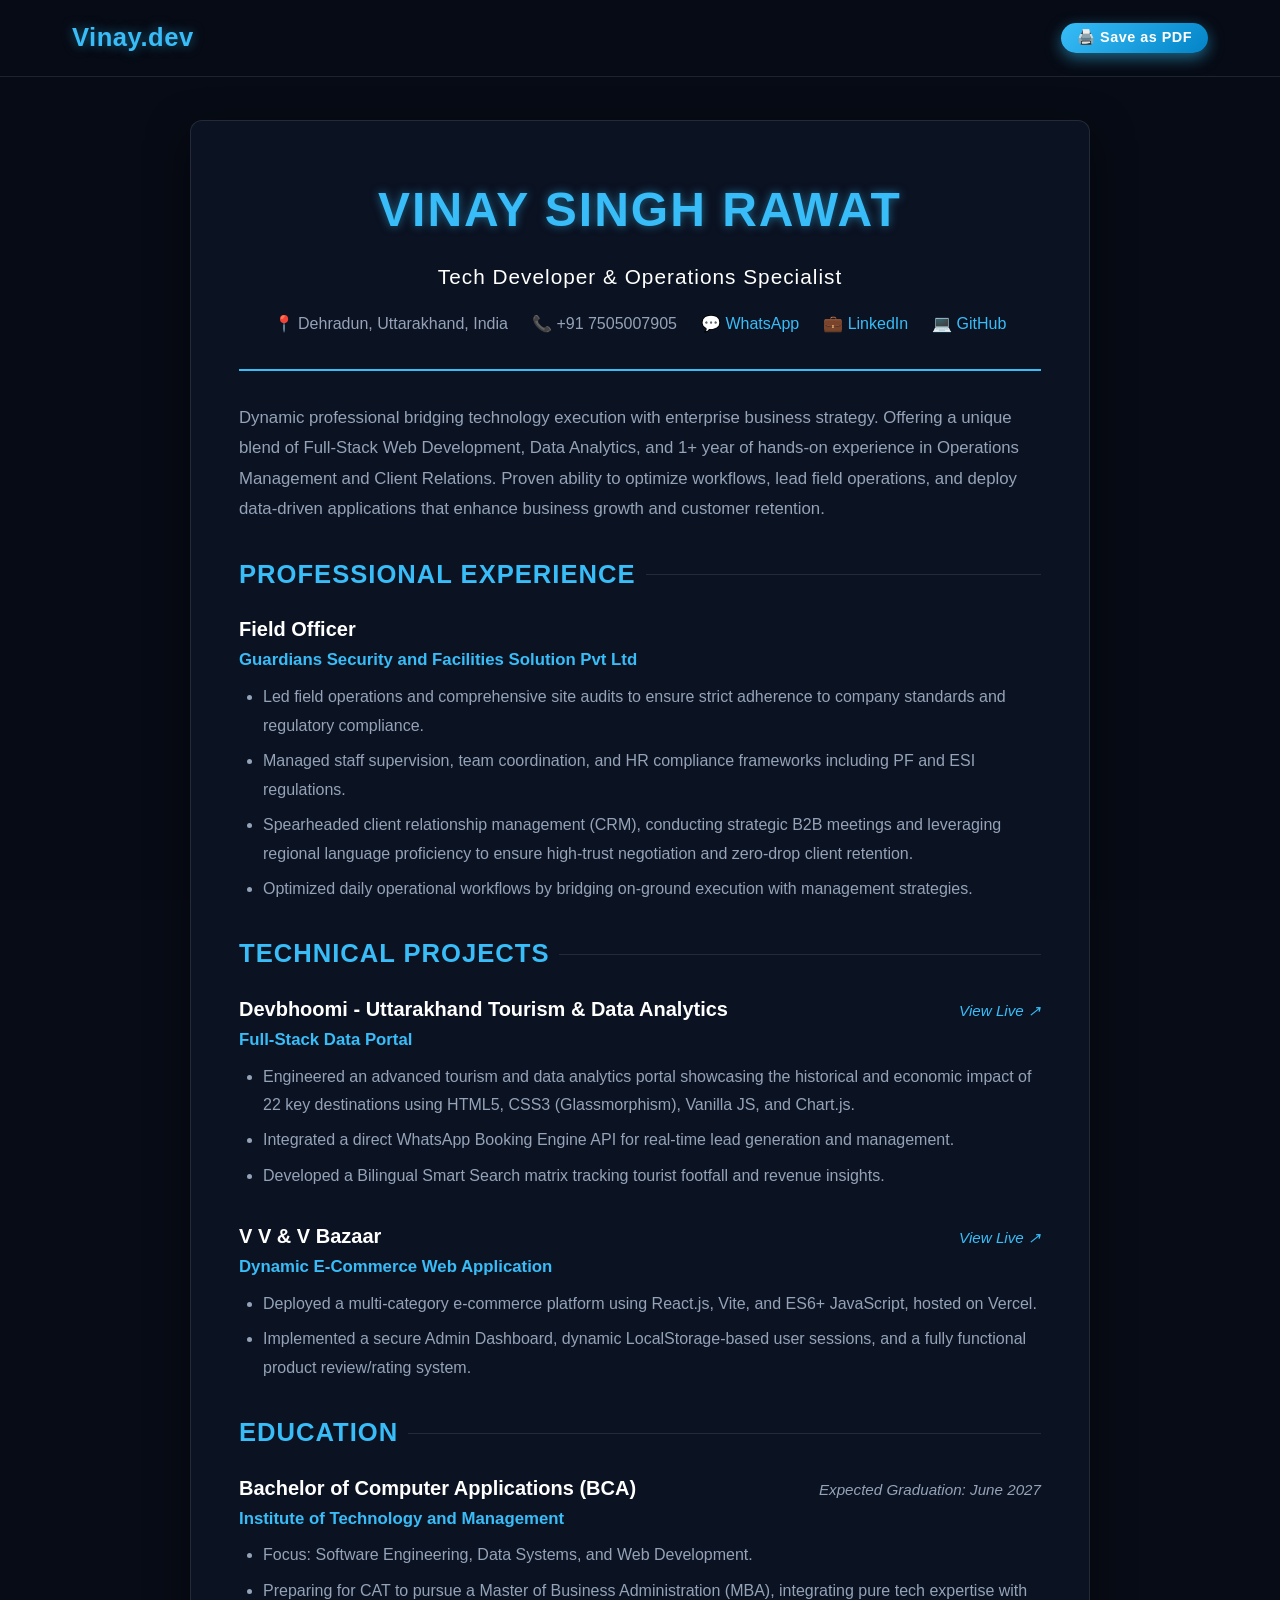
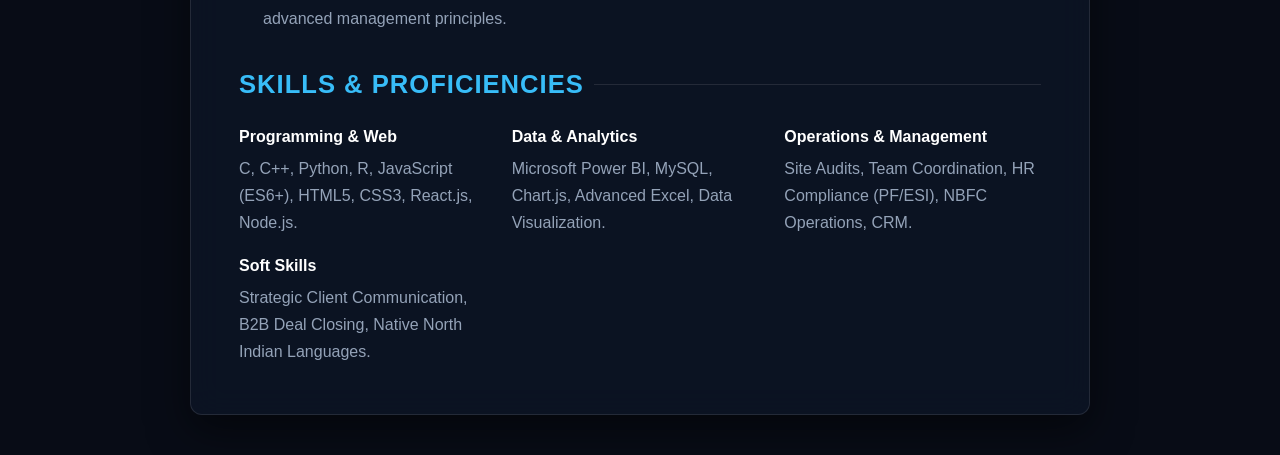
==== resume.html @ b1385db9 "Add files via upload" ====
<!DOCTYPE html>
<html lang="en">
<head>
    <meta charset="UTF-8">
    <meta name="viewport" content="width=device-width, initial-scale=1.0">
    <title>Vinay Singh Rawat | Resume</title>
    <link rel="stylesheet" href="style.css">
    <style>
        /* Special styles just for the Resume Page */
        .resume-container {
            max-width: 900px;
            margin: 120px auto 40px;
            padding: 3rem;
            background: var(--card-bg);
            backdrop-filter: blur(16px);
            border: 1px solid var(--border-color);
            border-radius: 12px;
            box-shadow: 0 15px 40px rgba(0,0,0,0.5);
            color: var(--text-color);
        }
        .resume-header {
            text-align: center;
            border-bottom: 2px solid var(--accent-color);
            padding-bottom: 2rem;
            margin-bottom: 2rem;
        }
        .resume-header h1 {
            font-size: 3rem;
            color: var(--accent-color);
            letter-spacing: 2px;
            margin-bottom: 0.5rem;
            text-shadow: 0 0 10px var(--accent-glow);
        }
        .resume-contact {
            display: flex;
            justify-content: center;
            flex-wrap: wrap;
            gap: 1.5rem;
            color: var(--subtext-color);
            font-size: 1rem;
        }
        .resume-contact a {
            color: var(--accent-color);
            text-decoration: none;
            transition: color 0.3s;
        }
        .resume-contact a:hover {
            color: #fff;
        }
        .section-title {
            font-size: 1.6rem;
            color: var(--accent-color);
            margin-bottom: 1rem;
            text-transform: uppercase;
            letter-spacing: 1px;
            display: flex;
            align-items: center;
            gap: 10px;
        }
        .section-title::after {
            content: "";
            flex: 1;
            height: 1px;
            background: var(--border-color);
        }
        .resume-item {
            margin-bottom: 1.8rem;
        }
        .resume-item-header {
            display: flex;
            justify-content: space-between;
            align-items: baseline;
            margin-bottom: 0.5rem;
        }
        .resume-item-title {
            font-size: 1.25rem;
            font-weight: 700;
            color: #fff;
        }
        .resume-item-subtitle {
            color: var(--accent-color);
            font-weight: 600;
            font-size: 1.05rem;
        }
        .resume-item-date {
            color: var(--subtext-color);
            font-size: 0.95rem;
            font-style: italic;
        }
        .resume-list {
            padding-left: 1.5rem;
            color: var(--subtext-color);
            line-height: 1.8;
        }
        .resume-list li {
            margin-bottom: 0.4rem;
        }
        .skills-grid {
            display: grid;
            grid-template-columns: repeat(auto-fit, minmax(200px, 1fr));
            gap: 1rem;
            color: var(--subtext-color);
        }
        .skills-grid strong {
            color: #fff;
            display: block;
            margin-bottom: 0.3rem;
        }
        
        /* Print Styles - To make it look perfect when saved as PDF */
        @media print {
            body { background: #fff; color: #000; }
            header, .cursor-glow, .bg-slider, .bg-overlay, .print-btn { display: none !important; }
            .resume-container { 
                margin: 0; padding: 0; box-shadow: none; border: none; background: transparent; 
                max-width: 100%;
            }
            .resume-header h1, .section-title, .resume-item-subtitle { color: #000 !important; text-shadow: none; }
            .resume-contact a, .resume-item-title { color: #000 !important; }
            .resume-list, .resume-contact, .resume-item-date, .skills-grid { color: #333 !important; }
            .section-title::after { background: #ccc; }
        }
    </style>
</head>
<body>

    <!-- Light Glow Effect -->
    <div class="bg-overlay"></div>

    <!-- Header Navigation -->
    <header>
        <nav>
            <div class="left-nav">
                <a href="index.html" style="text-decoration: none;">
                    <div class="logo">Vinay<span>.dev</span></div>
                </a>
            </div>
            <div style="display: flex; gap: 1rem; align-items: center;">
                <button onclick="window.print()" class="btn btn-primary print-btn" style="padding: 0.4rem 1rem; font-size: 0.9rem;">🖨️ Save as PDF</button>
            </div>
        </nav>
    </header>

    <main>
        <div class="resume-container">
            
            <!-- HEADER -->
            <div class="resume-header">
                <h1>VINAY SINGH RAWAT</h1>
                <p style="font-size: 1.3rem; color: #fff; margin-bottom: 1rem; letter-spacing: 1px;">Tech Developer & Operations Specialist</p>
                <div class="resume-contact">
                    <span>📍 Dehradun, Uttarakhand, India</span>
                    <span>📞 +91 7505007905</span>
                    <a href="https://wa.me/917505007905" target="_blank">💬 WhatsApp</a>
                    <a href="https://linkedin.com/in/vinay-singh-rawat-91a545317" target="_blank">💼 LinkedIn</a>
                    <a href="https://github.com/vinay07-rawat" target="_blank">💻 GitHub</a>
                </div>
            </div>

            <!-- SUMMARY -->
            <div class="resume-item">
                <p style="color: var(--subtext-color); line-height: 1.8; font-size: 1.05rem;">
                    Dynamic professional bridging technology execution with enterprise business strategy. Offering a unique blend of Full-Stack Web Development, Data Analytics, and 1+ year of hands-on experience in Operations Management and Client Relations. Proven ability to optimize workflows, lead field operations, and deploy data-driven applications that enhance business growth and customer retention.
                </p>
            </div>

            <!-- EXPERIENCE -->
            <h2 class="section-title">Professional Experience</h2>
            
            <div class="resume-item">
                <div class="resume-item-header">
                    <div>
                        <div class="resume-item-title">Field Officer</div>
                        <div class="resume-item-subtitle">Guardians Security and Facilities Solution Pvt Ltd</div>
                    </div>
                </div>
                <ul class="resume-list">
                    <li>Led field operations and comprehensive site audits to ensure strict adherence to company standards and regulatory compliance.</li>
                    <li>Managed staff supervision, team coordination, and HR compliance frameworks including PF and ESI regulations.</li>
                    <li>Spearheaded client relationship management (CRM), conducting strategic B2B meetings and leveraging regional language proficiency to ensure high-trust negotiation and zero-drop client retention.</li>
                    <li>Optimized daily operational workflows by bridging on-ground execution with management strategies.</li>
                </ul>
            </div>

            <!-- PROJECTS -->
            <h2 class="section-title">Technical Projects</h2>
            
            <div class="resume-item">
                <div class="resume-item-header">
                    <div>
                        <div class="resume-item-title">Devbhoomi - Uttarakhand Tourism & Data Analytics</div>
                        <div class="resume-item-subtitle">Full-Stack Data Portal</div>
                    </div>
                    <div class="resume-item-date"><a href="https://vinay07-rawat.github.io/Adventure-Uttarakhand-vinnu/" target="_blank" style="color: var(--accent-color); text-decoration: none;">View Live ↗</a></div>
                </div>
                <ul class="resume-list">
                    <li>Engineered an advanced tourism and data analytics portal showcasing the historical and economic impact of 22 key destinations using HTML5, CSS3 (Glassmorphism), Vanilla JS, and Chart.js.</li>
                    <li>Integrated a direct WhatsApp Booking Engine API for real-time lead generation and management.</li>
                    <li>Developed a Bilingual Smart Search matrix tracking tourist footfall and revenue insights.</li>
                </ul>
            </div>

            <div class="resume-item">
                <div class="resume-item-header">
                    <div>
                        <div class="resume-item-title">V V & V Bazaar</div>
                        <div class="resume-item-subtitle">Dynamic E-Commerce Web Application</div>
                    </div>
                    <div class="resume-item-date"><a href="https://vvv-bazaar.vercel.app" target="_blank" style="color: var(--accent-color); text-decoration: none;">View Live ↗</a></div>
                </div>
                <ul class="resume-list">
                    <li>Deployed a multi-category e-commerce platform using React.js, Vite, and ES6+ JavaScript, hosted on Vercel.</li>
                    <li>Implemented a secure Admin Dashboard, dynamic LocalStorage-based user sessions, and a fully functional product review/rating system.</li>
                </ul>
            </div>

            <!-- EDUCATION -->
            <h2 class="section-title">Education</h2>
            
            <div class="resume-item">
                <div class="resume-item-header">
                    <div>
                        <div class="resume-item-title">Bachelor of Computer Applications (BCA)</div>
                        <div class="resume-item-subtitle">Institute of Technology and Management</div>
                    </div>
                    <div class="resume-item-date">Expected Graduation: June 2027</div>
                </div>
                <ul class="resume-list">
                    <li>Focus: Software Engineering, Data Systems, and Web Development.</li>
                    <li>Preparing for CAT to pursue a Master of Business Administration (MBA), integrating pure tech expertise with advanced management principles.</li>
                </ul>
            </div>

            <!-- SKILLS -->
            <h2 class="section-title">Skills & Proficiencies</h2>
            
            <div class="skills-grid">
                <div>
                    <strong>Programming & Web</strong>
                    C, C++, Python, R, JavaScript (ES6+), HTML5, CSS3, React.js, Node.js.
                </div>
                <div>
                    <strong>Data & Analytics</strong>
                    Microsoft Power BI, MySQL, Chart.js, Advanced Excel, Data Visualization.
                </div>
                <div>
                    <strong>Operations & Management</strong>
                    Site Audits, Team Coordination, HR Compliance (PF/ESI), NBFC Operations, CRM.
                </div>
                <div>
                    <strong>Soft Skills</strong>
                    Strategic Client Communication, B2B Deal Closing, Native North Indian Languages.
                </div>
            </div>

        </div>
    </main>

</body>
</html>
---- style.css ----
/* Reset & Dynamic Theme Variables */
* {
    margin: 0;
    padding: 0;
    box-sizing: border-box;
    font-family: 'Segoe UI', Tahoma, Geneva, Verdana, sans-serif;
    transition: background-color 0.3s ease, color 0.3s ease, border-color 0.3s ease;
}

:root {
    --bg-color: #080c16;
    --card-bg: rgba(15, 23, 42, 0.65);
    --text-color: #f8fafc;
    --subtext-color: #94a3b8;
    --accent-color: #38bdf8;
    --accent-glow: rgba(56, 189, 248, 0.5);
    --poetry-glow: rgba(244, 63, 94, 0.5);
    --poetry-accent: #f43f5e;
    --border-color: rgba(255, 255, 255, 0.1);
    --btn-gradient: linear-gradient(135deg, #38bdf8, #0284c7);
}

[data-theme="light"] {
    --bg-color: #f8fafc;
    --card-bg: rgba(255, 255, 255, 0.75);
    --text-color: #0f172a;
    --subtext-color: #334155;
    --accent-color: #0284c7;
    --accent-glow: rgba(2, 132, 199, 0.3);
    --poetry-glow: rgba(225, 29, 72, 0.3);
    --poetry-accent: #e11d48;
    --border-color: rgba(0, 0, 0, 0.1);
    --btn-gradient: linear-gradient(135deg, #0284c7, #0369a1);
}

body {
    background-color: var(--bg-color);
    color: var(--text-color);
    line-height: 1.7;
    overflow-x: hidden;
}

/* Background Image Auto-Slider */
.bg-slider {
    position: fixed;
    top: 0;
    left: 0;
    width: 100%;
    height: 100%;
    z-index: -2;
    overflow: hidden;
}

.bg-slide {
    position: absolute;
    top: 0;
    left: 0;
    width: 100%;
    height: 100%;
    background-size: cover;
    background-position: center;
    opacity: 0;
    transition: opacity 1.8s ease-in-out;
}

.bg-slide.active {
    opacity: 1;
}

.bg-overlay {
    position: fixed;
    top: 0;
    left: 0;
    width: 100%;
    height: 100%;
    background: rgba(8, 12, 22, 0.85);
    backdrop-filter: blur(6px);
    z-index: -1;
}

[data-theme="light"] .bg-overlay {
    background: rgba(248, 250, 252, 0.85);
}

/* Fixed Header Nav */
header {
    background: rgba(8, 12, 22, 0.85);
    position: fixed;
    width: 100%;
    top: 0;
    left: 0;
    z-index: 1000;
    border-bottom: 1px solid var(--border-color);
    backdrop-filter: blur(12px);
}

[data-theme="light"] header {
    background: rgba(248, 250, 252, 0.85);
}

nav {
    display: flex;
    justify-content: space-between;
    align-items: center;
    max-width: 1200px;
    margin: 0 auto;
    padding: 1rem 2rem;
}

.left-nav {
    display: flex;
    align-items: center;
    gap: 1.5rem;
}

.hamburger {
    font-size: 1.8rem;
    cursor: pointer;
    color: var(--accent-color);
    user-select: none;
    transition: transform 0.3s;
}

.hamburger:hover {
    transform: scale(1.1);
}

.logo {
    font-size: 1.6rem;
    font-weight: 800;
    color: var(--accent-color);
    text-shadow: 0 0 12px var(--accent-glow);
    letter-spacing: 0.5px;
}

/* Tech & Management Badge */
.nav-badge {
    background: rgba(56, 189, 248, 0.05);
    color: var(--accent-color);
    padding: 0.4rem 1.2rem;
    border-radius: 20px;
    font-size: 0.85rem;
    font-weight: 700;
    border: 1px solid var(--accent-color);
    box-shadow: 0 0 12px var(--accent-glow);
    letter-spacing: 1.5px;
    text-transform: uppercase;
    display: flex;
    align-items: center;
    gap: 0.5rem;
    transition: all 0.3s ease;
}

.nav-badge:hover {
    box-shadow: 0 0 25px var(--accent-color);
    background: rgba(56, 189, 248, 0.15);
    transform: translateY(-2px);
}

@media (max-width: 768px) {
    .hidden-mobile { display: none !important; }
}

/* Left Slide-out Sidebar */
.sidebar {
    position: fixed;
    top: 0;
    left: -320px;
    width: 280px;
    height: 100%;
    background-color: var(--bg-color);
    border-right: 1px solid var(--border-color);
    z-index: 2000;
    padding: 2rem 1.5rem;
    box-shadow: 5px 0 25px rgba(0,0,0,0.6);
    transition: left 0.4s cubic-bezier(0.175, 0.885, 0.32, 1.275);
}

.sidebar.active {
    left: 0;
}

.close-btn {
    font-size: 2rem;
    color: var(--accent-color);
    cursor: pointer;
    text-align: right;
    margin-bottom: 1.5rem;
    transition: transform 0.3s;
}

.close-btn:hover {
    transform: rotate(90deg);
}

.sidebar-links {
    list-style: none;
    display: flex;
    flex-direction: column;
    gap: 1.5rem;
}

.sidebar-links a {
    color: var(--text-color);
    text-decoration: none;
    font-size: 1.1rem;
    font-weight: 600;
    display: block;
    padding: 0.5rem 0;
    border-bottom: 1px solid transparent;
    transition: all 0.3s ease;
}

.sidebar-links a:hover {
    color: var(--accent-color);
    border-bottom: 1px solid var(--accent-color);
    padding-left: 10px;
}

/* Theme Toggle Button */
.theme-toggle {
    cursor: pointer;
    font-size: 1.2rem;
    background: var(--card-bg);
    border: 1px solid var(--border-color);
    color: var(--text-color);
    padding: 0.4rem 0.8rem;
    border-radius: 20px;
    backdrop-filter: blur(5px);
}

.theme-toggle:hover {
    border-color: var(--accent-color);
    box-shadow: 0 0 10px var(--accent-glow);
}

/* Magic Glowing Headlines Marquee */
.marquee-container {
    width: 100%;
    overflow: hidden;
    background: rgba(56, 189, 248, 0.05);
    border-y: 1px solid var(--border-color);
    padding: 1rem 0;
    margin: 2.5rem 0;
    box-shadow: inset 0 0 20px rgba(0,0,0,0.5), 0 0 15px var(--accent-glow);
}

.marquee-content {
    display: flex;
    white-space: nowrap;
    animation: marquee 30s linear infinite;
    gap: 2.5rem;
}

.marquee-item {
    font-size: 1.1rem;
    font-weight: 700;
    color: var(--accent-color);
    text-shadow: 0 0 8px var(--accent-glow);
    display: flex;
    align-items: center;
    gap: 1.5rem;
    letter-spacing: 0.5px;
}

@keyframes marquee {
    0% { transform: translateX(0%); }
    100% { transform: translateX(-50%); }
}

/* Glassmorphism Card Style */
.glass-card {
    background: var(--card-bg);
    backdrop-filter: blur(16px);
    border: 1px solid var(--border-color);
    border-radius: 16px;
    padding: 2.5rem;
    box-shadow: 0 8px 32px 0 rgba(0, 0, 0, 0.4);
    transition: transform 0.4s cubic-bezier(0.175, 0.885, 0.32, 1.275), border-color 0.3s ease, box-shadow 0.4s ease;
}

.glass-card:hover {
    transform: translateY(-8px) scale(1.02);
    border-color: var(--accent-color);
    box-shadow: 0 15px 40px var(--accent-glow);
}

/* Poetry Minimalist Card Style */
.poetry-card {
    background: var(--card-bg);
    backdrop-filter: blur(16px);
    border: 1px solid var(--border-color);
    border-left: 5px solid var(--poetry-accent);
    border-radius: 16px;
    padding: 2.5rem;
    margin-bottom: 2rem;
    position: relative;
    box-shadow: 0 8px 32px rgba(0, 0, 0, 0.3);
    transition: transform 0.4s cubic-bezier(0.175, 0.885, 0.32, 1.275), border-color 0.3s ease, box-shadow 0.4s ease;
}

.poetry-card:hover {
    transform: translateY(-10px) scale(1.02);
    border-color: var(--poetry-accent);
    box-shadow: 0 15px 45px var(--poetry-glow);
}

.typewriter-text {
    font-size: 1.3rem;
    line-height: 2.2;
    color: var(--text-color);
    font-style: italic;
    white-space: pre-line;
    min-height: 200px;
    border-right: 2px solid var(--poetry-accent);
    animation: blinkCursor 0.8s infinite;
    letter-spacing: 0.5px;
}

@keyframes blinkCursor {
    0%, 100% { border-color: transparent; }
    50% { border-color: var(--poetry-accent); }
}

/* Main Container & Sections */
main {
    max-width: 1200px;
    margin: 100px auto 40px;
    padding: 0 2rem;
}

section {
    padding: 4rem 0;
}

/* Premium Buttons */
.btn {
    display: inline-block;
    padding: 0.9rem 2rem;
    border-radius: 30px;
    text-decoration: none;
    font-weight: 700;
    letter-spacing: 0.5px;
    transition: all 0.3s ease;
    text-align: center;
}

.btn-primary {
    background: var(--btn-gradient);
    color: #fff;
    box-shadow: 0 5px 15px var(--accent-glow);
    border: none;
}

.btn-primary:hover {
    box-shadow: 0 8px 25px var(--accent-color);
    transform: translateY(-3px);
}

.btn-outline {
    border: 2px solid var(--accent-color);
    color: var(--accent-color);
    background: transparent;
}

.btn-outline:hover {
    background: var(--accent-color);
    color: #fff;
    box-shadow: 0 5px 20px var(--accent-glow);
    transform: translateY(-3px);
}

/* Dynamic Magic Light Pulse Effect */
.cursor-glow {
    pointer-events: none;
    position: fixed;
    width: 350px;
    height: 350px;
    border-radius: 50%;
    background: radial-gradient(circle, var(--accent-glow) 0%, transparent 60%);
    transform: translate(-50%, -50%);
    z-index: 9999;
    mix-blend-mode: screen;
    transition: width 0.2s, height 0.2s;
}
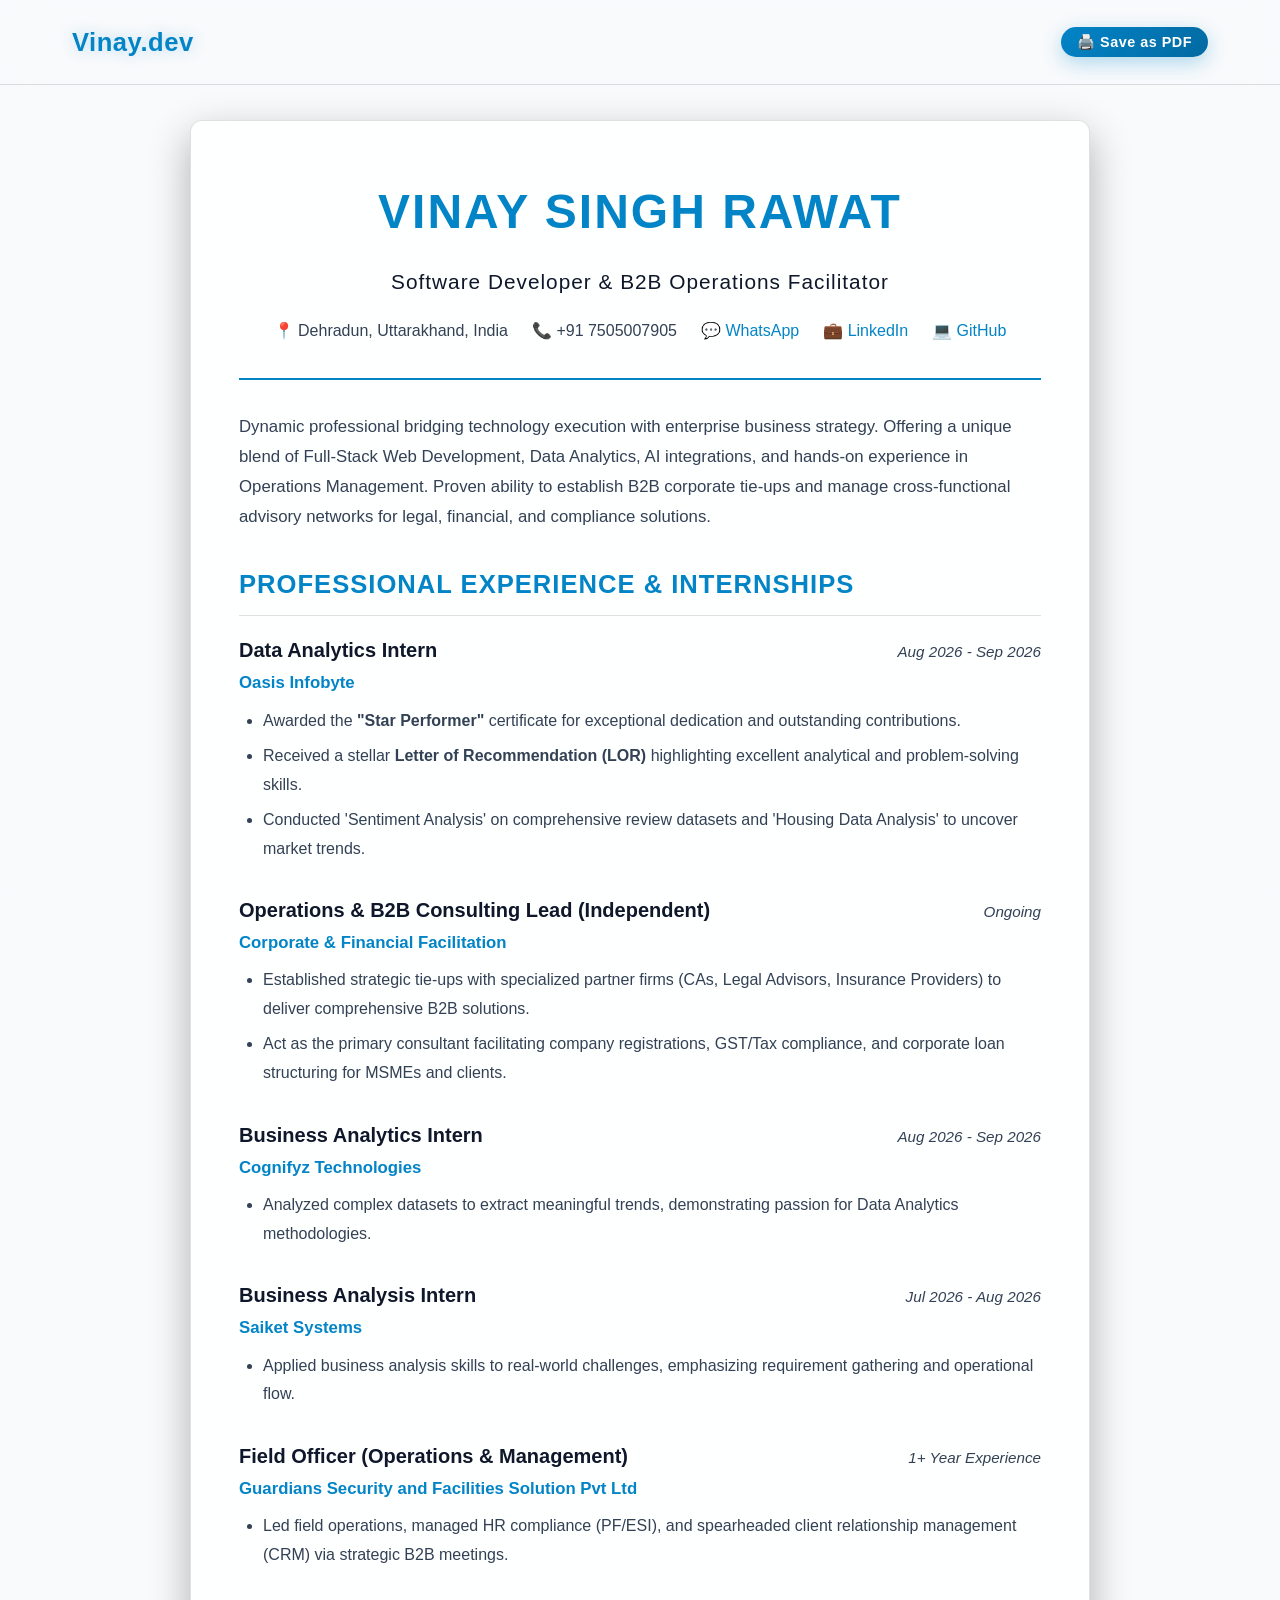
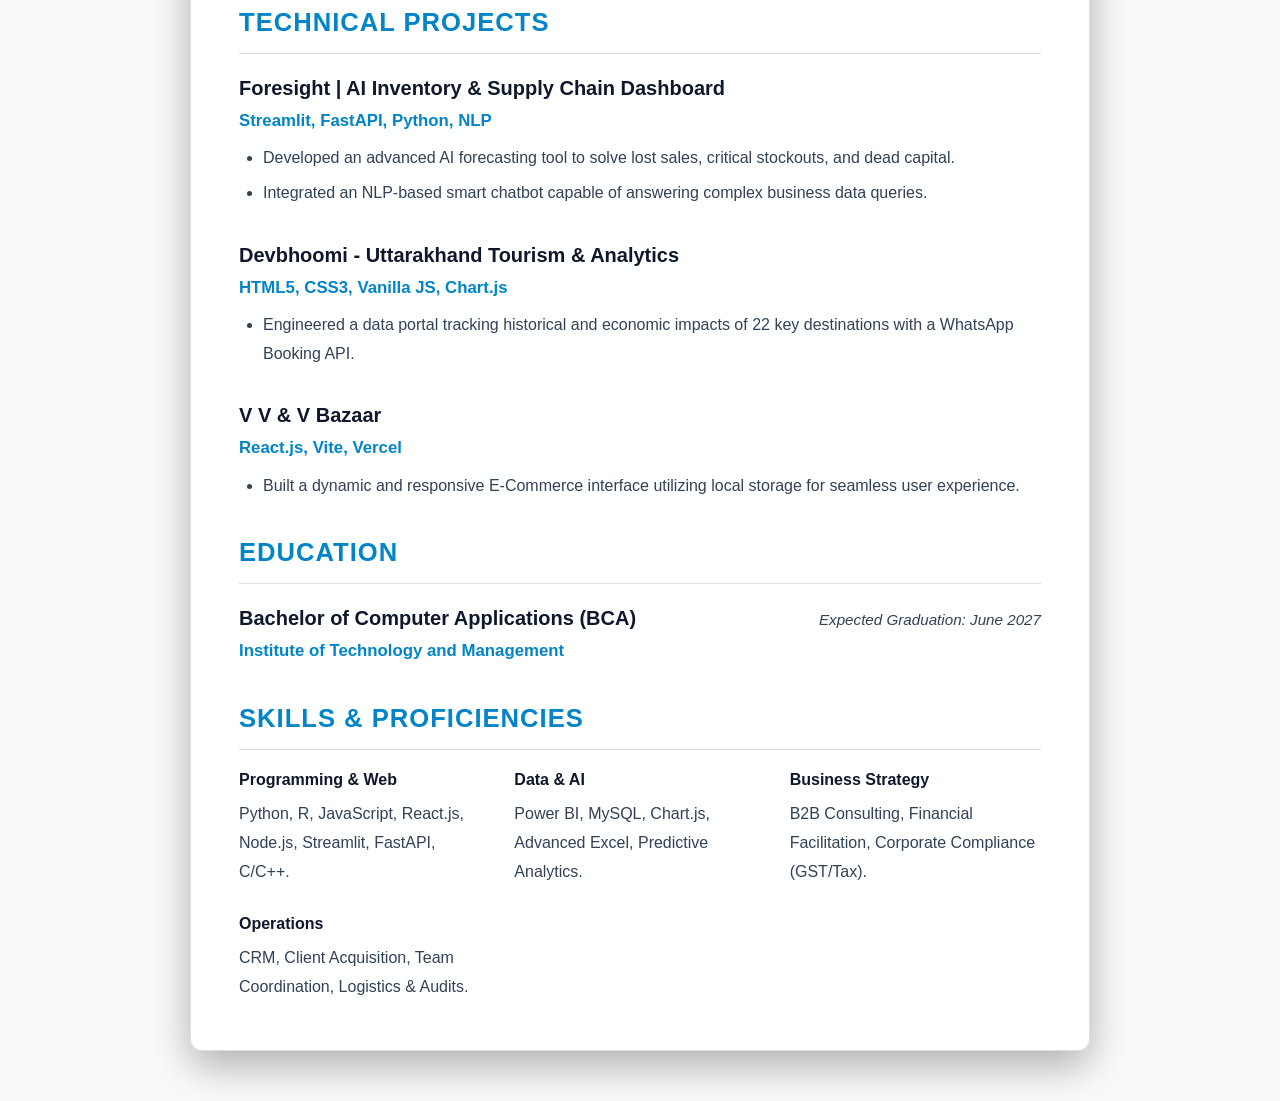
==== commit 8c87669f: "Updated portfolio with default white theme, B2B services, and new blogs" ====
--- a/resume.html
+++ b/resume.html
@@ -3,131 +3,40 @@
 <head>
     <meta charset="UTF-8">
     <meta name="viewport" content="width=device-width, initial-scale=1.0">
-    <title>Vinay Singh Rawat | Resume</title>
+    <title>Vinay Singh Rawat | Professional Resume</title>
     <link rel="stylesheet" href="style.css">
     <style>
-        /* Special styles just for the Resume Page */
-        .resume-container {
-            max-width: 900px;
-            margin: 120px auto 40px;
-            padding: 3rem;
-            background: var(--card-bg);
-            backdrop-filter: blur(16px);
-            border: 1px solid var(--border-color);
-            border-radius: 12px;
-            box-shadow: 0 15px 40px rgba(0,0,0,0.5);
-            color: var(--text-color);
-        }
-        .resume-header {
-            text-align: center;
-            border-bottom: 2px solid var(--accent-color);
-            padding-bottom: 2rem;
-            margin-bottom: 2rem;
-        }
-        .resume-header h1 {
-            font-size: 3rem;
-            color: var(--accent-color);
-            letter-spacing: 2px;
-            margin-bottom: 0.5rem;
-            text-shadow: 0 0 10px var(--accent-glow);
-        }
-        .resume-contact {
-            display: flex;
-            justify-content: center;
-            flex-wrap: wrap;
-            gap: 1.5rem;
-            color: var(--subtext-color);
-            font-size: 1rem;
-        }
-        .resume-contact a {
-            color: var(--accent-color);
-            text-decoration: none;
-            transition: color 0.3s;
-        }
-        .resume-contact a:hover {
-            color: #fff;
-        }
-        .section-title {
-            font-size: 1.6rem;
-            color: var(--accent-color);
-            margin-bottom: 1rem;
-            text-transform: uppercase;
-            letter-spacing: 1px;
-            display: flex;
-            align-items: center;
-            gap: 10px;
-        }
-        .section-title::after {
-            content: "";
-            flex: 1;
-            height: 1px;
-            background: var(--border-color);
-        }
-        .resume-item {
-            margin-bottom: 1.8rem;
-        }
-        .resume-item-header {
-            display: flex;
-            justify-content: space-between;
-            align-items: baseline;
-            margin-bottom: 0.5rem;
-        }
-        .resume-item-title {
-            font-size: 1.25rem;
-            font-weight: 700;
-            color: #fff;
-        }
-        .resume-item-subtitle {
-            color: var(--accent-color);
-            font-weight: 600;
-            font-size: 1.05rem;
-        }
-        .resume-item-date {
-            color: var(--subtext-color);
-            font-size: 0.95rem;
-            font-style: italic;
-        }
-        .resume-list {
-            padding-left: 1.5rem;
-            color: var(--subtext-color);
-            line-height: 1.8;
-        }
-        .resume-list li {
-            margin-bottom: 0.4rem;
-        }
-        .skills-grid {
-            display: grid;
-            grid-template-columns: repeat(auto-fit, minmax(200px, 1fr));
-            gap: 1rem;
-            color: var(--subtext-color);
-        }
-        .skills-grid strong {
-            color: #fff;
-            display: block;
-            margin-bottom: 0.3rem;
-        }
+        .resume-container { max-width: 900px; margin: 120px auto 40px; padding: 3rem; background: var(--card-bg); backdrop-filter: blur(18px); border: 1px solid var(--border-color); border-radius: 12px; box-shadow: 0 15px 40px rgba(0,0,0,0.3); color: var(--text-color); }
+        .resume-header { text-align: center; border-bottom: 2px solid var(--accent-color); padding-bottom: 2rem; margin-bottom: 2rem; }
+        .resume-header h1 { font-size: 3rem; color: var(--accent-color); letter-spacing: 2px; margin-bottom: 0.5rem; }
+        .resume-contact { display: flex; justify-content: center; flex-wrap: wrap; gap: 1.5rem; color: var(--subtext-color); font-size: 1rem; }
+        .resume-contact a { color: var(--accent-color); text-decoration: none; transition: color 0.3s; }
+        .resume-contact a:hover { color: #fff; }
+        .section-title { font-size: 1.6rem; color: var(--accent-color); margin-bottom: 1rem; text-transform: uppercase; letter-spacing: 1px; display: flex; align-items: center; gap: 10px; border-bottom: 1px solid var(--border-color); padding-bottom: 8px;}
+        .resume-item { margin-bottom: 1.8rem; }
+        .resume-item-header { display: flex; justify-content: space-between; align-items: baseline; margin-bottom: 0.5rem; }
+        .resume-item-title { font-size: 1.25rem; font-weight: 700; color: var(--text-color); }
+        .resume-item-subtitle { color: var(--accent-color); font-weight: 600; font-size: 1.05rem; }
+        .resume-item-date { color: var(--subtext-color); font-size: 0.95rem; font-style: italic; }
+        .resume-list { padding-left: 1.5rem; color: var(--subtext-color); line-height: 1.8; }
+        .resume-list li { margin-bottom: 0.4rem; }
+        .skills-grid { display: grid; grid-template-columns: repeat(auto-fit, minmax(200px, 1fr)); gap: 1.5rem; color: var(--subtext-color); }
+        .skills-grid strong { color: var(--text-color); display: block; margin-bottom: 0.3rem; }
         
-        /* Print Styles - To make it look perfect when saved as PDF */
         @media print {
             body { background: #fff; color: #000; }
             header, .cursor-glow, .bg-slider, .bg-overlay, .print-btn { display: none !important; }
-            .resume-container { 
-                margin: 0; padding: 0; box-shadow: none; border: none; background: transparent; 
-                max-width: 100%;
-            }
-            .resume-header h1, .section-title, .resume-item-subtitle { color: #000 !important; text-shadow: none; }
-            .resume-contact a, .resume-item-title { color: #000 !important; }
+            .resume-container { margin: 0; padding: 0; box-shadow: none; border: none; background: transparent; max-width: 100%; }
+            .resume-header h1, .section-title, .resume-item-subtitle { color: #000 !important; text-shadow: none; border-bottom: 1px solid #000; }
+            .resume-contact a, .resume-item-title, .skills-grid strong { color: #000 !important; }
             .resume-list, .resume-contact, .resume-item-date, .skills-grid { color: #333 !important; }
-            .section-title::after { background: #ccc; }
         }
     </style>
 </head>
 <body>
 
-    <!-- Light Glow Effect -->
     <div class="bg-overlay"></div>
 
-    <!-- Header Navigation -->
     <header>
         <nav>
             <div class="left-nav">
@@ -144,10 +53,9 @@
     <main>
         <div class="resume-container">
             
-            <!-- HEADER -->
             <div class="resume-header">
                 <h1>VINAY SINGH RAWAT</h1>
-                <p style="font-size: 1.3rem; color: #fff; margin-bottom: 1rem; letter-spacing: 1px;">Tech Developer & Operations Specialist</p>
+                <p style="font-size: 1.3rem; color: var(--text-color); margin-bottom: 1rem; letter-spacing: 1px;">Software Developer & B2B Operations Facilitator</p>
                 <div class="resume-contact">
                     <span>📍 Dehradun, Uttarakhand, India</span>
                     <span>📞 +91 7505007905</span>
@@ -157,46 +65,106 @@
                 </div>
             </div>
 
-            <!-- SUMMARY -->
             <div class="resume-item">
                 <p style="color: var(--subtext-color); line-height: 1.8; font-size: 1.05rem;">
-                    Dynamic professional bridging technology execution with enterprise business strategy. Offering a unique blend of Full-Stack Web Development, Data Analytics, and 1+ year of hands-on experience in Operations Management and Client Relations. Proven ability to optimize workflows, lead field operations, and deploy data-driven applications that enhance business growth and customer retention.
+                    Dynamic professional bridging technology execution with enterprise business strategy. Offering a unique blend of Full-Stack Web Development, Data Analytics, AI integrations, and hands-on experience in Operations Management. Proven ability to establish B2B corporate tie-ups and manage cross-functional advisory networks for legal, financial, and compliance solutions.
                 </p>
             </div>
 
-            <!-- EXPERIENCE -->
-            <h2 class="section-title">Professional Experience</h2>
-            
-            <div class="resume-item">
-                <div class="resume-item-header">
-                    <div>
-                        <div class="resume-item-title">Field Officer</div>
+            <h2 class="section-title">Professional Experience & Internships</h2>
+            
+            <div class="resume-item">
+                <div class="resume-item-header">
+                    <div>
+                        <div class="resume-item-title">Data Analytics Intern</div>
+                        <div class="resume-item-subtitle">Oasis Infobyte</div>
+                    </div>
+                    <div class="resume-item-date">Aug 2026 - Sep 2026</div>
+                </div>
+                <ul class="resume-list">
+                    <li>Awarded the <strong>"Star Performer"</strong> certificate for exceptional dedication and outstanding contributions.</li>
+                    <li>Received a stellar <strong>Letter of Recommendation (LOR)</strong> highlighting excellent analytical and problem-solving skills.</li>
+                    <li>Conducted 'Sentiment Analysis' on comprehensive review datasets and 'Housing Data Analysis' to uncover market trends.</li>
+                </ul>
+            </div>
+
+            <div class="resume-item">
+                <div class="resume-item-header">
+                    <div>
+                        <div class="resume-item-title">Operations & B2B Consulting Lead (Independent)</div>
+                        <div class="resume-item-subtitle">Corporate & Financial Facilitation</div>
+                    </div>
+                    <div class="resume-item-date">Ongoing</div>
+                </div>
+                <ul class="resume-list">
+                    <li>Established strategic tie-ups with specialized partner firms (CAs, Legal Advisors, Insurance Providers) to deliver comprehensive B2B solutions.</li>
+                    <li>Act as the primary consultant facilitating company registrations, GST/Tax compliance, and corporate loan structuring for MSMEs and clients.</li>
+                </ul>
+            </div>
+
+            <div class="resume-item">
+                <div class="resume-item-header">
+                    <div>
+                        <div class="resume-item-title">Business Analytics Intern</div>
+                        <div class="resume-item-subtitle">Cognifyz Technologies</div>
+                    </div>
+                    <div class="resume-item-date">Aug 2026 - Sep 2026</div>
+                </div>
+                <ul class="resume-list">
+                    <li>Analyzed complex datasets to extract meaningful trends, demonstrating passion for Data Analytics methodologies.</li>
+                </ul>
+            </div>
+
+            <div class="resume-item">
+                <div class="resume-item-header">
+                    <div>
+                        <div class="resume-item-title">Business Analysis Intern</div>
+                        <div class="resume-item-subtitle">Saiket Systems</div>
+                    </div>
+                    <div class="resume-item-date">Jul 2026 - Aug 2026</div>
+                </div>
+                <ul class="resume-list">
+                    <li>Applied business analysis skills to real-world challenges, emphasizing requirement gathering and operational flow.</li>
+                </ul>
+            </div>
+
+            <div class="resume-item">
+                <div class="resume-item-header">
+                    <div>
+                        <div class="resume-item-title">Field Officer (Operations & Management)</div>
                         <div class="resume-item-subtitle">Guardians Security and Facilities Solution Pvt Ltd</div>
                     </div>
-                </div>
-                <ul class="resume-list">
-                    <li>Led field operations and comprehensive site audits to ensure strict adherence to company standards and regulatory compliance.</li>
-                    <li>Managed staff supervision, team coordination, and HR compliance frameworks including PF and ESI regulations.</li>
-                    <li>Spearheaded client relationship management (CRM), conducting strategic B2B meetings and leveraging regional language proficiency to ensure high-trust negotiation and zero-drop client retention.</li>
-                    <li>Optimized daily operational workflows by bridging on-ground execution with management strategies.</li>
-                </ul>
-            </div>
-
-            <!-- PROJECTS -->
+                    <div class="resume-item-date">1+ Year Experience</div>
+                </div>
+                <ul class="resume-list">
+                    <li>Led field operations, managed HR compliance (PF/ESI), and spearheaded client relationship management (CRM) via strategic B2B meetings.</li>
+                </ul>
+            </div>
+
             <h2 class="section-title">Technical Projects</h2>
             
             <div class="resume-item">
                 <div class="resume-item-header">
                     <div>
-                        <div class="resume-item-title">Devbhoomi - Uttarakhand Tourism & Data Analytics</div>
-                        <div class="resume-item-subtitle">Full-Stack Data Portal</div>
-                    </div>
-                    <div class="resume-item-date"><a href="https://vinay07-rawat.github.io/Adventure-Uttarakhand-vinnu/" target="_blank" style="color: var(--accent-color); text-decoration: none;">View Live ↗</a></div>
-                </div>
-                <ul class="resume-list">
-                    <li>Engineered an advanced tourism and data analytics portal showcasing the historical and economic impact of 22 key destinations using HTML5, CSS3 (Glassmorphism), Vanilla JS, and Chart.js.</li>
-                    <li>Integrated a direct WhatsApp Booking Engine API for real-time lead generation and management.</li>
-                    <li>Developed a Bilingual Smart Search matrix tracking tourist footfall and revenue insights.</li>
+                        <div class="resume-item-title">Foresight | AI Inventory & Supply Chain Dashboard</div>
+                        <div class="resume-item-subtitle">Streamlit, FastAPI, Python, NLP</div>
+                    </div>
+                </div>
+                <ul class="resume-list">
+                    <li>Developed an advanced AI forecasting tool to solve lost sales, critical stockouts, and dead capital.</li>
+                    <li>Integrated an NLP-based smart chatbot capable of answering complex business data queries.</li>
+                </ul>
+            </div>
+
+            <div class="resume-item">
+                <div class="resume-item-header">
+                    <div>
+                        <div class="resume-item-title">Devbhoomi - Uttarakhand Tourism & Analytics</div>
+                        <div class="resume-item-subtitle">HTML5, CSS3, Vanilla JS, Chart.js</div>
+                    </div>
+                </div>
+                <ul class="resume-list">
+                    <li>Engineered a data portal tracking historical and economic impacts of 22 key destinations with a WhatsApp Booking API.</li>
                 </ul>
             </div>
 
@@ -204,17 +172,14 @@
                 <div class="resume-item-header">
                     <div>
                         <div class="resume-item-title">V V & V Bazaar</div>
-                        <div class="resume-item-subtitle">Dynamic E-Commerce Web Application</div>
-                    </div>
-                    <div class="resume-item-date"><a href="https://vvv-bazaar.vercel.app" target="_blank" style="color: var(--accent-color); text-decoration: none;">View Live ↗</a></div>
-                </div>
-                <ul class="resume-list">
-                    <li>Deployed a multi-category e-commerce platform using React.js, Vite, and ES6+ JavaScript, hosted on Vercel.</li>
-                    <li>Implemented a secure Admin Dashboard, dynamic LocalStorage-based user sessions, and a fully functional product review/rating system.</li>
-                </ul>
-            </div>
-
-            <!-- EDUCATION -->
+                        <div class="resume-item-subtitle">React.js, Vite, Vercel</div>
+                    </div>
+                </div>
+                <ul class="resume-list">
+                    <li>Built a dynamic and responsive E-Commerce interface utilizing local storage for seamless user experience.</li>
+                </ul>
+            </div>
+
             <h2 class="section-title">Education</h2>
             
             <div class="resume-item">
@@ -225,31 +190,26 @@
                     </div>
                     <div class="resume-item-date">Expected Graduation: June 2027</div>
                 </div>
-                <ul class="resume-list">
-                    <li>Focus: Software Engineering, Data Systems, and Web Development.</li>
-                    <li>Preparing for CAT to pursue a Master of Business Administration (MBA), integrating pure tech expertise with advanced management principles.</li>
-                </ul>
-            </div>
-
-            <!-- SKILLS -->
+            </div>
+
             <h2 class="section-title">Skills & Proficiencies</h2>
             
             <div class="skills-grid">
                 <div>
                     <strong>Programming & Web</strong>
-                    C, C++, Python, R, JavaScript (ES6+), HTML5, CSS3, React.js, Node.js.
-                </div>
-                <div>
-                    <strong>Data & Analytics</strong>
-                    Microsoft Power BI, MySQL, Chart.js, Advanced Excel, Data Visualization.
-                </div>
-                <div>
-                    <strong>Operations & Management</strong>
-                    Site Audits, Team Coordination, HR Compliance (PF/ESI), NBFC Operations, CRM.
-                </div>
-                <div>
-                    <strong>Soft Skills</strong>
-                    Strategic Client Communication, B2B Deal Closing, Native North Indian Languages.
+                    Python, R, JavaScript, React.js, Node.js, Streamlit, FastAPI, C/C++.
+                </div>
+                <div>
+                    <strong>Data & AI</strong>
+                    Power BI, MySQL, Chart.js, Advanced Excel, Predictive Analytics.
+                </div>
+                <div>
+                    <strong>Business Strategy</strong>
+                    B2B Consulting, Financial Facilitation, Corporate Compliance (GST/Tax).
+                </div>
+                <div>
+                    <strong>Operations</strong>
+                    CRM, Client Acquisition, Team Coordination, Logistics & Audits.
                 </div>
             </div>
 
--- a/style.css
+++ b/style.css
@@ -1,385 +1,118 @@
-/* Reset & Dynamic Theme Variables */
-* {
-    margin: 0;
-    padding: 0;
-    box-sizing: border-box;
-    font-family: 'Segoe UI', Tahoma, Geneva, Verdana, sans-serif;
-    transition: background-color 0.3s ease, color 0.3s ease, border-color 0.3s ease;
+/* Reset & Dynamic Theme Variables (Light Theme by Default) */
+* { margin: 0; padding: 0; box-sizing: border-box; font-family: 'Segoe UI', Tahoma, Geneva, Verdana, sans-serif; transition: background-color 0.4s ease, color 0.4s ease, border-color 0.4s ease; }
+
+:root { 
+    --bg-color: #f8fafc; 
+    --card-bg: rgba(255, 255, 255, 0.85); 
+    --text-color: #0f172a; 
+    --subtext-color: #334155; 
+    --accent-color: #0284c7; 
+    --accent-glow: rgba(2, 132, 199, 0.3); 
+    --poetry-glow: rgba(225, 29, 72, 0.3); 
+    --poetry-accent: #e11d48; 
+    --border-color: rgba(0, 0, 0, 0.12); 
+    --btn-gradient: linear-gradient(135deg, #0284c7, #0369a1); 
 }
 
-:root {
-    --bg-color: #080c16;
-    --card-bg: rgba(15, 23, 42, 0.65);
-    --text-color: #f8fafc;
-    --subtext-color: #94a3b8;
-    --accent-color: #38bdf8;
-    --accent-glow: rgba(56, 189, 248, 0.5);
-    --poetry-glow: rgba(244, 63, 94, 0.5);
-    --poetry-accent: #f43f5e;
-    --border-color: rgba(255, 255, 255, 0.1);
-    --btn-gradient: linear-gradient(135deg, #38bdf8, #0284c7);
+/* Dark Theme Variables (Triggered on Button Click) */
+[data-theme="dark"] { 
+    --bg-color: #060913; 
+    --card-bg: rgba(15, 23, 42, 0.7); 
+    --text-color: #f8fafc; 
+    --subtext-color: #94a3b8; 
+    --accent-color: #38bdf8; 
+    --accent-glow: rgba(56, 189, 248, 0.5); 
+    --poetry-glow: rgba(244, 63, 94, 0.5); 
+    --poetry-accent: #f43f5e; 
+    --border-color: rgba(255, 255, 255, 0.12); 
+    --btn-gradient: linear-gradient(135deg, #38bdf8, #0284c7); 
 }
 
-[data-theme="light"] {
-    --bg-color: #f8fafc;
-    --card-bg: rgba(255, 255, 255, 0.75);
-    --text-color: #0f172a;
-    --subtext-color: #334155;
-    --accent-color: #0284c7;
-    --accent-glow: rgba(2, 132, 199, 0.3);
-    --poetry-glow: rgba(225, 29, 72, 0.3);
-    --poetry-accent: #e11d48;
-    --border-color: rgba(0, 0, 0, 0.1);
-    --btn-gradient: linear-gradient(135deg, #0284c7, #0369a1);
-}
-
-body {
-    background-color: var(--bg-color);
-    color: var(--text-color);
-    line-height: 1.7;
-    overflow-x: hidden;
-}
+body { background-color: var(--bg-color); color: var(--text-color); line-height: 1.8; overflow-x: hidden; }
 
 /* Background Image Auto-Slider */
-.bg-slider {
-    position: fixed;
-    top: 0;
-    left: 0;
-    width: 100%;
-    height: 100%;
-    z-index: -2;
-    overflow: hidden;
-}
+.bg-slider { position: fixed; top: 0; left: 0; width: 100%; height: 100%; z-index: -2; overflow: hidden; }
+.bg-slide { position: absolute; top: 0; left: 0; width: 100%; height: 100%; background-size: cover; background-position: center; opacity: 0; transition: opacity 2s ease-in-out; }
+.bg-slide.active { opacity: 1; }
 
-.bg-slide {
-    position: absolute;
-    top: 0;
-    left: 0;
-    width: 100%;
-    height: 100%;
-    background-size: cover;
-    background-position: center;
-    opacity: 0;
-    transition: opacity 1.8s ease-in-out;
-}
-
-.bg-slide.active {
-    opacity: 1;
-}
-
-.bg-overlay {
-    position: fixed;
-    top: 0;
-    left: 0;
-    width: 100%;
-    height: 100%;
-    background: rgba(8, 12, 22, 0.85);
-    backdrop-filter: blur(6px);
-    z-index: -1;
-}
-
-[data-theme="light"] .bg-overlay {
-    background: rgba(248, 250, 252, 0.85);
-}
+.bg-overlay { position: fixed; top: 0; left: 0; width: 100%; height: 100%; background: rgba(248, 250, 252, 0.88); backdrop-filter: blur(8px); z-index: -1; }
+[data-theme="dark"] .bg-overlay { background: rgba(6, 9, 19, 0.88); }
 
 /* Fixed Header Nav */
-header {
-    background: rgba(8, 12, 22, 0.85);
-    position: fixed;
-    width: 100%;
-    top: 0;
-    left: 0;
-    z-index: 1000;
-    border-bottom: 1px solid var(--border-color);
-    backdrop-filter: blur(12px);
-}
-
-[data-theme="light"] header {
-    background: rgba(248, 250, 252, 0.85);
-}
-
-nav {
-    display: flex;
-    justify-content: space-between;
-    align-items: center;
-    max-width: 1200px;
-    margin: 0 auto;
-    padding: 1rem 2rem;
-}
-
-.left-nav {
-    display: flex;
-    align-items: center;
-    gap: 1.5rem;
-}
-
-.hamburger {
-    font-size: 1.8rem;
-    cursor: pointer;
-    color: var(--accent-color);
-    user-select: none;
-    transition: transform 0.3s;
-}
-
-.hamburger:hover {
-    transform: scale(1.1);
-}
-
-.logo {
-    font-size: 1.6rem;
-    font-weight: 800;
-    color: var(--accent-color);
-    text-shadow: 0 0 12px var(--accent-glow);
-    letter-spacing: 0.5px;
-}
+header { background: rgba(248, 250, 252, 0.85); position: fixed; width: 100%; top: 0; left: 0; z-index: 1000; border-bottom: 1px solid var(--border-color); backdrop-filter: blur(15px); }
+[data-theme="dark"] header { background: rgba(6, 9, 19, 0.85); }
+nav { display: flex; justify-content: space-between; align-items: center; max-width: 1200px; margin: 0 auto; padding: 1.2rem 2rem; }
+.left-nav { display: flex; align-items: center; gap: 1.5rem; }
+.hamburger { font-size: 1.8rem; cursor: pointer; color: var(--accent-color); user-select: none; transition: transform 0.3s; }
+.hamburger:hover { transform: scale(1.1); }
+.logo { font-size: 1.6rem; font-weight: 800; color: var(--accent-color); text-shadow: 0 0 15px var(--accent-glow); letter-spacing: 0.5px; }
 
 /* Tech & Management Badge */
-.nav-badge {
-    background: rgba(56, 189, 248, 0.05);
-    color: var(--accent-color);
-    padding: 0.4rem 1.2rem;
-    border-radius: 20px;
-    font-size: 0.85rem;
-    font-weight: 700;
-    border: 1px solid var(--accent-color);
-    box-shadow: 0 0 12px var(--accent-glow);
-    letter-spacing: 1.5px;
-    text-transform: uppercase;
-    display: flex;
-    align-items: center;
-    gap: 0.5rem;
-    transition: all 0.3s ease;
-}
-
-.nav-badge:hover {
-    box-shadow: 0 0 25px var(--accent-color);
-    background: rgba(56, 189, 248, 0.15);
-    transform: translateY(-2px);
-}
-
-@media (max-width: 768px) {
-    .hidden-mobile { display: none !important; }
-}
+.nav-badge { background: rgba(56, 189, 248, 0.08); color: var(--accent-color); padding: 0.5rem 1.4rem; border-radius: 25px; font-size: 0.9rem; font-weight: 700; border: 1px solid var(--accent-color); box-shadow: 0 0 15px var(--accent-glow); letter-spacing: 1.5px; text-transform: uppercase; display: flex; align-items: center; gap: 0.5rem; transition: all 0.3s ease; }
+.nav-badge:hover { box-shadow: 0 0 30px var(--accent-color); background: rgba(56, 189, 248, 0.2); transform: translateY(-2px); }
+@media (max-width: 768px) { .hidden-mobile { display: none !important; } }
 
 /* Left Slide-out Sidebar */
-.sidebar {
-    position: fixed;
-    top: 0;
-    left: -320px;
-    width: 280px;
-    height: 100%;
-    background-color: var(--bg-color);
-    border-right: 1px solid var(--border-color);
-    z-index: 2000;
-    padding: 2rem 1.5rem;
-    box-shadow: 5px 0 25px rgba(0,0,0,0.6);
-    transition: left 0.4s cubic-bezier(0.175, 0.885, 0.32, 1.275);
-}
-
-.sidebar.active {
-    left: 0;
-}
-
-.close-btn {
-    font-size: 2rem;
-    color: var(--accent-color);
-    cursor: pointer;
-    text-align: right;
-    margin-bottom: 1.5rem;
-    transition: transform 0.3s;
-}
-
-.close-btn:hover {
-    transform: rotate(90deg);
-}
-
-.sidebar-links {
-    list-style: none;
-    display: flex;
-    flex-direction: column;
-    gap: 1.5rem;
-}
-
-.sidebar-links a {
-    color: var(--text-color);
-    text-decoration: none;
-    font-size: 1.1rem;
-    font-weight: 600;
-    display: block;
-    padding: 0.5rem 0;
-    border-bottom: 1px solid transparent;
-    transition: all 0.3s ease;
-}
-
-.sidebar-links a:hover {
-    color: var(--accent-color);
-    border-bottom: 1px solid var(--accent-color);
-    padding-left: 10px;
-}
+.sidebar { position: fixed; top: 0; left: -320px; width: 300px; height: 100%; background-color: var(--bg-color); border-right: 1px solid var(--border-color); z-index: 2000; padding: 2.5rem 1.5rem; box-shadow: 10px 0 30px rgba(0,0,0,0.7); transition: left 0.4s cubic-bezier(0.175, 0.885, 0.32, 1.275); overflow-y: auto; }
+.sidebar.active { left: 0; }
+.close-btn { font-size: 2rem; color: var(--accent-color); cursor: pointer; text-align: right; margin-bottom: 1.5rem; transition: transform 0.3s; }
+.close-btn:hover { transform: rotate(90deg); }
+.sidebar-links { list-style: none; display: flex; flex-direction: column; gap: 1.2rem; }
+.sidebar-links a { color: var(--text-color); text-decoration: none; font-size: 1.15rem; font-weight: 600; display: block; padding: 0.5rem 0; border-bottom: 1px solid transparent; transition: all 0.3s ease; }
+.sidebar-links a:hover { color: var(--accent-color); border-bottom: 1px solid var(--accent-color); padding-left: 10px; }
 
 /* Theme Toggle Button */
-.theme-toggle {
-    cursor: pointer;
-    font-size: 1.2rem;
-    background: var(--card-bg);
-    border: 1px solid var(--border-color);
-    color: var(--text-color);
-    padding: 0.4rem 0.8rem;
-    border-radius: 20px;
-    backdrop-filter: blur(5px);
-}
+.theme-toggle { cursor: pointer; font-size: 1.2rem; background: var(--card-bg); border: 1px solid var(--border-color); color: var(--text-color); padding: 0.5rem 1rem; border-radius: 20px; backdrop-filter: blur(8px); }
+.theme-toggle:hover { border-color: var(--accent-color); box-shadow: 0 0 12px var(--accent-glow); }
 
-.theme-toggle:hover {
-    border-color: var(--accent-color);
-    box-shadow: 0 0 10px var(--accent-glow);
-}
+/* Marquee */
+.marquee-container { width: 100%; overflow: hidden; background: rgba(56, 189, 248, 0.06); border-y: 1px solid var(--border-color); padding: 1.2rem 0; margin: 3rem 0; box-shadow: inset 0 0 25px rgba(0,0,0,0.5), 0 0 20px var(--accent-glow); }
+.marquee-content { display: flex; white-space: nowrap; animation: marquee 32s linear infinite; gap: 2.5rem; }
+.marquee-item { font-size: 1.2rem; font-weight: 700; color: var(--accent-color); text-shadow: 0 0 10px var(--accent-glow); display: flex; align-items: center; gap: 1.5rem; letter-spacing: 0.5px; }
+@keyframes marquee { 0% { transform: translateX(0%); } 100% { transform: translateX(-50%); } }
 
-/* Magic Glowing Headlines Marquee */
-.marquee-container {
-    width: 100%;
-    overflow: hidden;
-    background: rgba(56, 189, 248, 0.05);
-    border-y: 1px solid var(--border-color);
-    padding: 1rem 0;
-    margin: 2.5rem 0;
-    box-shadow: inset 0 0 20px rgba(0,0,0,0.5), 0 0 15px var(--accent-glow);
-}
+/* Cards */
+.glass-card { background: var(--card-bg); backdrop-filter: blur(18px); border: 1px solid var(--border-color); border-radius: 18px; padding: 2.5rem; box-shadow: 0 10px 40px 0 rgba(0, 0, 0, 0.45); transition: transform 0.4s cubic-bezier(0.175, 0.885, 0.32, 1.275), border-color 0.4s ease, box-shadow 0.4s ease; }
+.glass-card:hover { transform: translateY(-8px) scale(1.015); border-color: var(--accent-color); box-shadow: 0 20px 50px var(--accent-glow); }
 
-.marquee-content {
-    display: flex;
-    white-space: nowrap;
-    animation: marquee 30s linear infinite;
-    gap: 2.5rem;
-}
+/* Poetry Card */
+.poetry-card { background: var(--card-bg); backdrop-filter: blur(18px); border: 1px solid var(--border-color); border-left: 6px solid var(--poetry-accent); border-radius: 18px; padding: 2.8rem; margin-bottom: 2rem; position: relative; box-shadow: 0 10px 40px rgba(0, 0, 0, 0.35); transition: transform 0.4s cubic-bezier(0.175, 0.885, 0.32, 1.275), border-color 0.4s ease, box-shadow 0.4s ease; }
+.poetry-card:hover { transform: translateY(-10px) scale(1.02); border-color: var(--poetry-accent); box-shadow: 0 20px 55px var(--poetry-glow); }
+.typewriter-text { font-size: 1.35rem; line-height: 2.3; color: var(--text-color); font-style: italic; white-space: pre-line; min-height: 210px; border-right: 3px solid var(--poetry-accent); animation: blinkCursor 0.8s infinite; letter-spacing: 0.5px; }
+@keyframes blinkCursor { 0%, 100% { border-color: transparent; } 50% { border-color: var(--poetry-accent); } }
 
-.marquee-item {
-    font-size: 1.1rem;
-    font-weight: 700;
-    color: var(--accent-color);
-    text-shadow: 0 0 8px var(--accent-glow);
-    display: flex;
-    align-items: center;
-    gap: 1.5rem;
-    letter-spacing: 0.5px;
-}
+/* Sections & Buttons */
+main { max-width: 1200px; margin: 110px auto 50px; padding: 0 2rem; }
+section { padding: 4.5rem 0; }
+.btn { display: inline-block; padding: 0.95rem 2.2rem; border-radius: 35px; text-decoration: none; font-weight: 700; letter-spacing: 0.5px; transition: all 0.35s ease; text-align: center; }
+.btn-primary { background: var(--btn-gradient); color: #fff; box-shadow: 0 6px 20px var(--accent-glow); border: none; }
+.btn-primary:hover { box-shadow: 0 10px 30px var(--accent-color); transform: translateY(-3px); }
+.btn-outline { border: 2px solid var(--accent-color); color: var(--accent-color); background: transparent; }
+.btn-outline:hover { background: var(--accent-color); color: #fff; box-shadow: 0 6px 25px var(--accent-glow); transform: translateY(-3px); }
 
-@keyframes marquee {
-    0% { transform: translateX(0%); }
-    100% { transform: translateX(-50%); }
-}
+/* Glow */
+.cursor-glow { pointer-events: none; position: fixed; width: 380px; height: 380px; border-radius: 50%; background: radial-gradient(circle, var(--accent-glow) 0%, transparent 65%); transform: translate(-50%, -50%); z-index: 9999; mix-blend-mode: screen; transition: width 0.25s, height 0.25s; }
 
-/* Glassmorphism Card Style */
-.glass-card {
-    background: var(--card-bg);
-    backdrop-filter: blur(16px);
-    border: 1px solid var(--border-color);
-    border-radius: 16px;
-    padding: 2.5rem;
-    box-shadow: 0 8px 32px 0 rgba(0, 0, 0, 0.4);
-    transition: transform 0.4s cubic-bezier(0.175, 0.885, 0.32, 1.275), border-color 0.3s ease, box-shadow 0.4s ease;
-}
+/* ULTRA-PREMIUM FOOTER STYLES */
+.site-footer { background: linear-gradient(180deg, transparent 0%, rgba(248, 250, 252, 0.95) 100%); border-top: 1px solid rgba(2, 132, 199, 0.15); padding: 5rem 2rem 2rem; margin-top: 4rem; position: relative; }
+[data-theme="dark"] .site-footer { background: linear-gradient(180deg, transparent 0%, rgba(6, 9, 19, 0.95) 100%); border-top: 1px solid rgba(56, 189, 248, 0.15); }
+.footer-content { max-width: 1200px; margin: 0 auto; display: grid; grid-template-columns: 2fr 1fr 1fr 1fr; gap: 2.5rem; margin-bottom: 3rem; }
+.footer-logo { font-size: 2.2rem; font-weight: 800; color: var(--accent-color); margin-bottom: 1rem; text-shadow: 0 0 15px var(--accent-glow); letter-spacing: -0.5px; }
+.footer-logo span { color: var(--text-color); }
+.footer-col h4 { color: var(--text-color); font-size: 1.25rem; margin-bottom: 1.5rem; position: relative; display: inline-block; padding-bottom: 8px; }
+.footer-col h4::after { content: ''; position: absolute; left: 0; bottom: 0; width: 30px; height: 3px; background: var(--accent-color); border-radius: 5px; box-shadow: 0 0 8px var(--accent-glow); }
+.footer-col ul { list-style: none; }
+.footer-col ul li { margin-bottom: 0.9rem; }
+.footer-col ul li a { color: var(--subtext-color); text-decoration: none; font-size: 1.05rem; transition: all 0.3s ease; display: inline-flex; align-items: center; gap: 8px; }
+.footer-col ul li a:hover { color: var(--accent-color); transform: translateX(6px); text-shadow: 0 0 8px var(--accent-glow); }
 
-.glass-card:hover {
-    transform: translateY(-8px) scale(1.02);
-    border-color: var(--accent-color);
-    box-shadow: 0 15px 40px var(--accent-glow);
-}
+/* Gen Z Clickable Availability Badge */
+.availability-badge { display: inline-flex; align-items: center; gap: 10px; background: rgba(34, 197, 94, 0.08); color: #22c55e; padding: 8px 18px; border-radius: 20px; font-size: 0.95rem; font-weight: 600; border: 1px solid rgba(34, 197, 94, 0.2); margin-top: 15px; backdrop-filter: blur(5px); box-shadow: 0 4px 15px rgba(0,0,0,0.1); cursor: pointer; text-decoration: none; transition: all 0.3s cubic-bezier(0.175, 0.885, 0.32, 1.275); }
+.availability-badge:hover { transform: translateY(-5px) scale(1.05); background: rgba(34, 197, 94, 0.2); border-color: rgba(34, 197, 94, 0.5); box-shadow: 0 10px 25px rgba(34, 197, 94, 0.25); color: #4ade80; }
+.status-dot { width: 10px; height: 10px; background-color: #22c55e; border-radius: 50%; box-shadow: 0 0 10px #22c55e; animation: pulse-green 2s infinite; }
+@keyframes pulse-green { 0% { box-shadow: 0 0 0 0 rgba(34, 197, 94, 0.6); } 70% { box-shadow: 0 0 0 10px rgba(34, 197, 94, 0); } 100% { box-shadow: 0 0 0 0 rgba(34, 197, 94, 0); } }
 
-/* Poetry Minimalist Card Style */
-.poetry-card {
-    background: var(--card-bg);
-    backdrop-filter: blur(16px);
-    border: 1px solid var(--border-color);
-    border-left: 5px solid var(--poetry-accent);
-    border-radius: 16px;
-    padding: 2.5rem;
-    margin-bottom: 2rem;
-    position: relative;
-    box-shadow: 0 8px 32px rgba(0, 0, 0, 0.3);
-    transition: transform 0.4s cubic-bezier(0.175, 0.885, 0.32, 1.275), border-color 0.3s ease, box-shadow 0.4s ease;
-}
-
-.poetry-card:hover {
-    transform: translateY(-10px) scale(1.02);
-    border-color: var(--poetry-accent);
-    box-shadow: 0 15px 45px var(--poetry-glow);
-}
-
-.typewriter-text {
-    font-size: 1.3rem;
-    line-height: 2.2;
-    color: var(--text-color);
-    font-style: italic;
-    white-space: pre-line;
-    min-height: 200px;
-    border-right: 2px solid var(--poetry-accent);
-    animation: blinkCursor 0.8s infinite;
-    letter-spacing: 0.5px;
-}
-
-@keyframes blinkCursor {
-    0%, 100% { border-color: transparent; }
-    50% { border-color: var(--poetry-accent); }
-}
-
-/* Main Container & Sections */
-main {
-    max-width: 1200px;
-    margin: 100px auto 40px;
-    padding: 0 2rem;
-}
-
-section {
-    padding: 4rem 0;
-}
-
-/* Premium Buttons */
-.btn {
-    display: inline-block;
-    padding: 0.9rem 2rem;
-    border-radius: 30px;
-    text-decoration: none;
-    font-weight: 700;
-    letter-spacing: 0.5px;
-    transition: all 0.3s ease;
-    text-align: center;
-}
-
-.btn-primary {
-    background: var(--btn-gradient);
-    color: #fff;
-    box-shadow: 0 5px 15px var(--accent-glow);
-    border: none;
-}
-
-.btn-primary:hover {
-    box-shadow: 0 8px 25px var(--accent-color);
-    transform: translateY(-3px);
-}
-
-.btn-outline {
-    border: 2px solid var(--accent-color);
-    color: var(--accent-color);
-    background: transparent;
-}
-
-.btn-outline:hover {
-    background: var(--accent-color);
-    color: #fff;
-    box-shadow: 0 5px 20px var(--accent-glow);
-    transform: translateY(-3px);
-}
-
-/* Dynamic Magic Light Pulse Effect */
-.cursor-glow {
-    pointer-events: none;
-    position: fixed;
-    width: 350px;
-    height: 350px;
-    border-radius: 50%;
-    background: radial-gradient(circle, var(--accent-glow) 0%, transparent 60%);
-    transform: translate(-50%, -50%);
-    z-index: 9999;
-    mix-blend-mode: screen;
-    transition: width 0.2s, height 0.2s;
-}+.footer-bottom { max-width: 1200px; margin: 0 auto; border-top: 1px solid var(--border-color); padding-top: 1.5rem; display: flex; justify-content: space-between; align-items: center; flex-wrap: wrap; gap: 1rem; color: var(--subtext-color); font-size: 0.95rem; }
+.back-to-top { background: var(--card-bg); border: 1px solid var(--border-color); color: var(--accent-color); width: 45px; height: 45px; border-radius: 50%; display: flex; justify-content: center; align-items: center; font-size: 1.2rem; cursor: pointer; transition: all 0.3s ease; text-decoration: none; }
+.back-to-top:hover { background: var(--accent-color); color: #fff; box-shadow: 0 0 15px var(--accent-glow); transform: translateY(-5px); }
+@media (max-width: 600px) { .footer-content { grid-template-columns: 1fr 1fr; gap: 2rem 1rem; text-align: left; } .footer-col:nth-child(1), .footer-col:nth-child(4) { grid-column: span 2; text-align: center; } .footer-col:nth-child(1) h4::after, .footer-col:nth-child(4) h4::after { left: 50%; transform: translateX(-50%); } .footer-bottom { flex-direction: column; text-align: center; gap: 1.5rem; } .availability-badge { margin: 15px auto 0; } }
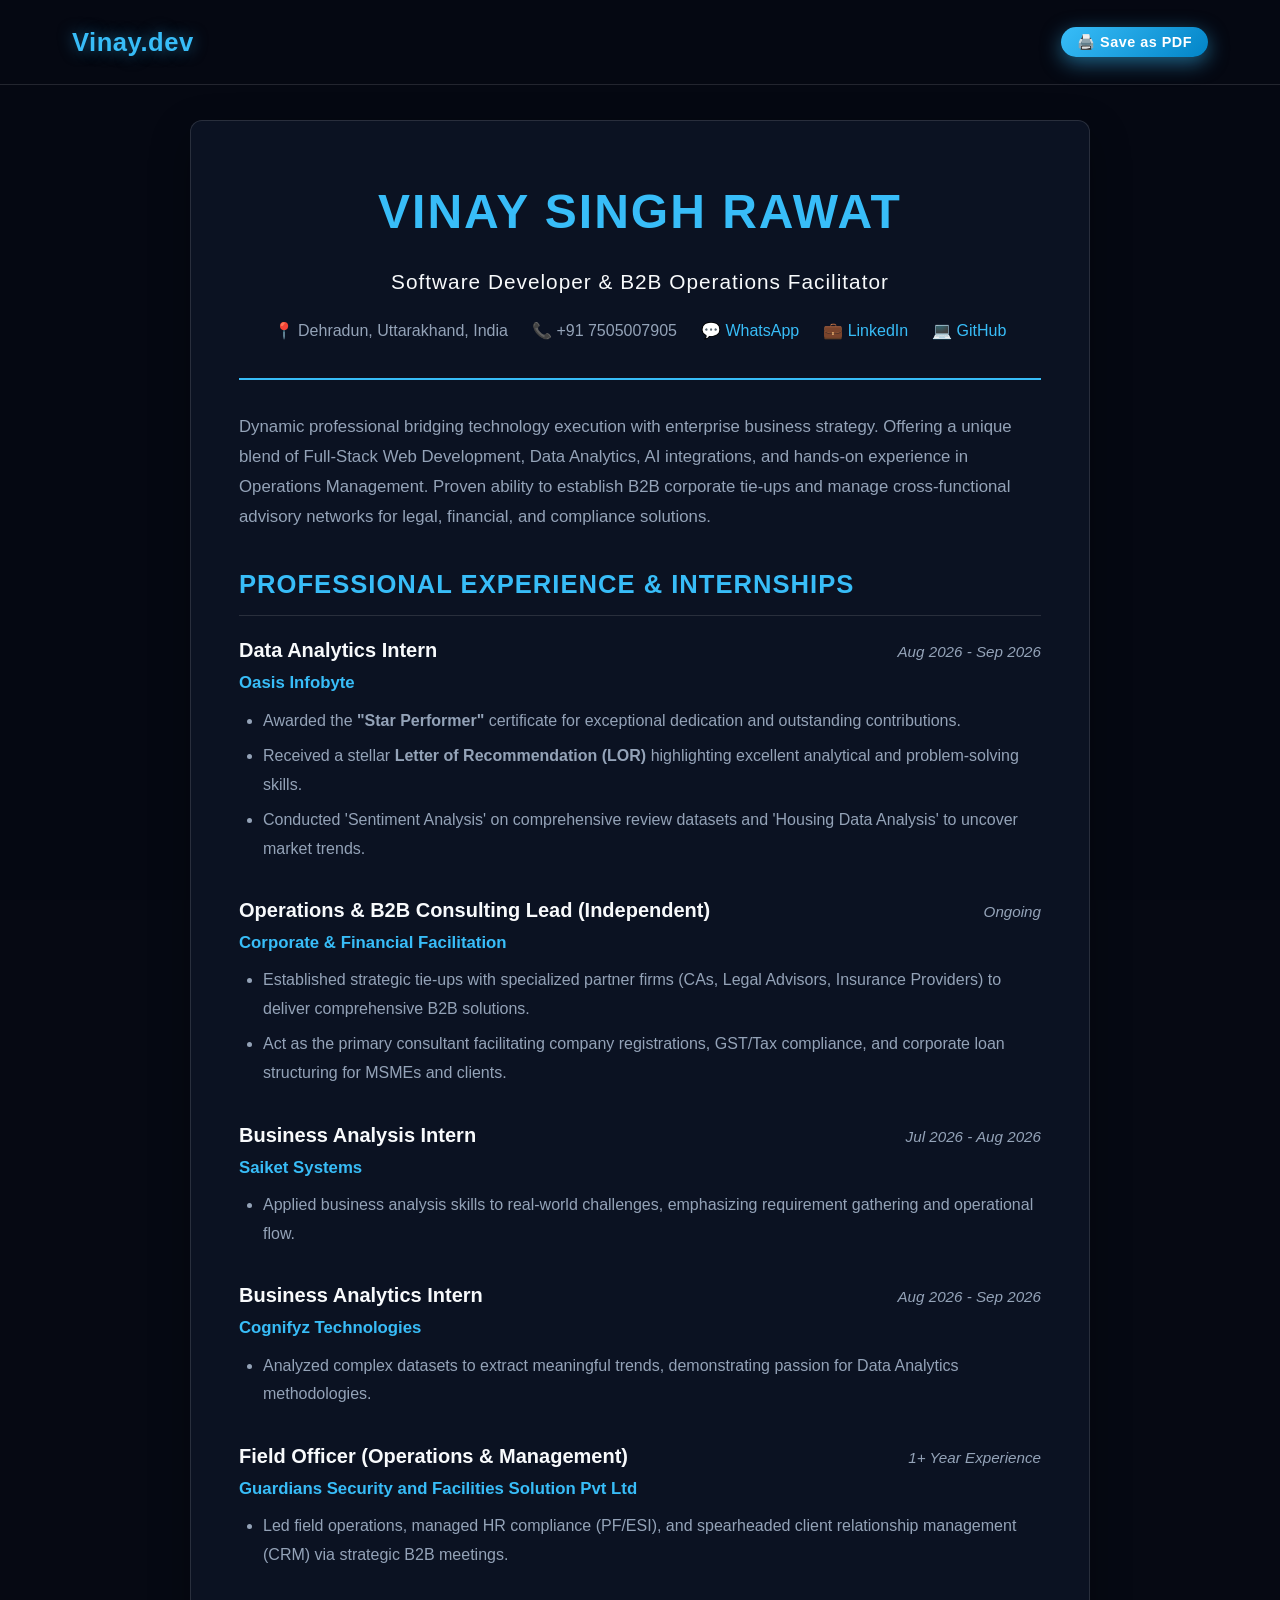
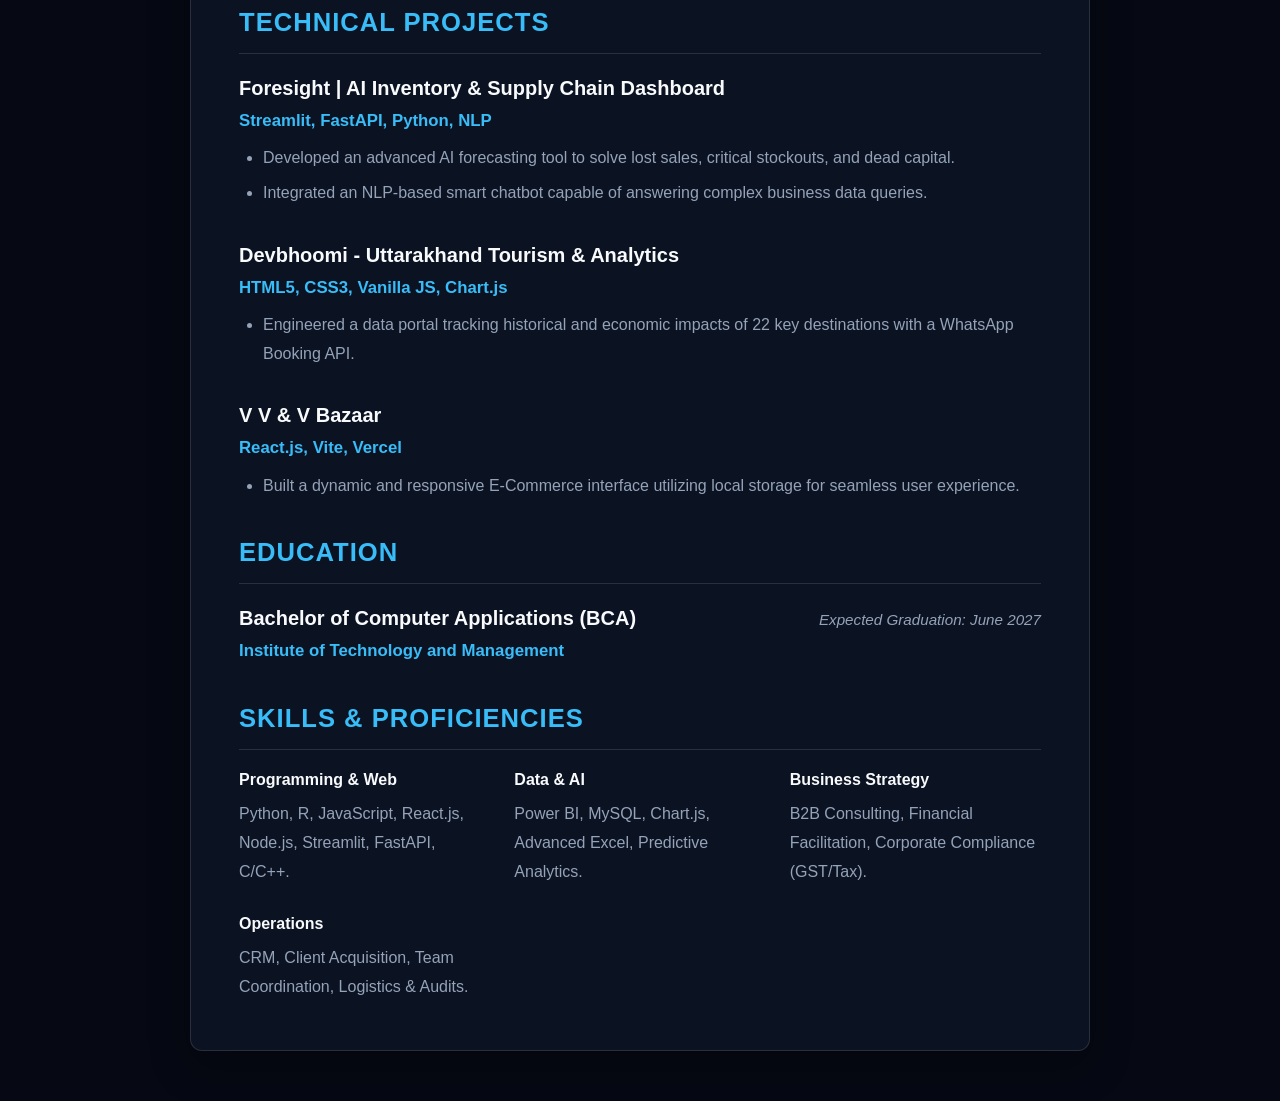
==== commit 1f593c2b: "Updated" ====
--- a/resume.html
+++ b/resume.html
@@ -105,6 +105,19 @@
             <div class="resume-item">
                 <div class="resume-item-header">
                     <div>
+                        <div class="resume-item-title">Business Analysis Intern</div>
+                        <div class="resume-item-subtitle">Saiket Systems</div>
+                    </div>
+                    <div class="resume-item-date">Jul 2026 - Aug 2026</div>
+                </div>
+                <ul class="resume-list">
+                    <li>Applied business analysis skills to real-world challenges, emphasizing requirement gathering and operational flow.</li>
+                </ul>
+            </div>
+
+            <div class="resume-item">
+                <div class="resume-item-header">
+                    <div>
                         <div class="resume-item-title">Business Analytics Intern</div>
                         <div class="resume-item-subtitle">Cognifyz Technologies</div>
                     </div>
@@ -118,19 +131,6 @@
             <div class="resume-item">
                 <div class="resume-item-header">
                     <div>
-                        <div class="resume-item-title">Business Analysis Intern</div>
-                        <div class="resume-item-subtitle">Saiket Systems</div>
-                    </div>
-                    <div class="resume-item-date">Jul 2026 - Aug 2026</div>
-                </div>
-                <ul class="resume-list">
-                    <li>Applied business analysis skills to real-world challenges, emphasizing requirement gathering and operational flow.</li>
-                </ul>
-            </div>
-
-            <div class="resume-item">
-                <div class="resume-item-header">
-                    <div>
                         <div class="resume-item-title">Field Officer (Operations & Management)</div>
                         <div class="resume-item-subtitle">Guardians Security and Facilities Solution Pvt Ltd</div>
                     </div>
--- a/style.css
+++ b/style.css
@@ -1,7 +1,21 @@
-/* Reset & Dynamic Theme Variables (Light Theme by Default) */
+/* Reset & Dynamic Theme Variables (Dark Theme Default) */
 * { margin: 0; padding: 0; box-sizing: border-box; font-family: 'Segoe UI', Tahoma, Geneva, Verdana, sans-serif; transition: background-color 0.4s ease, color 0.4s ease, border-color 0.4s ease; }
 
 :root { 
+    --bg-color: #060913; 
+    --card-bg: rgba(15, 23, 42, 0.7); 
+    --text-color: #f8fafc; 
+    --subtext-color: #94a3b8; 
+    --accent-color: #38bdf8; 
+    --accent-glow: rgba(56, 189, 248, 0.5); 
+    --poetry-glow: rgba(244, 63, 94, 0.5); 
+    --poetry-accent: #f43f5e; 
+    --border-color: rgba(255, 255, 255, 0.12); 
+    --btn-gradient: linear-gradient(135deg, #38bdf8, #0284c7); 
+}
+
+/* Light Theme Variables (Triggered on Button Click) */
+[data-theme="light"] { 
     --bg-color: #f8fafc; 
     --card-bg: rgba(255, 255, 255, 0.85); 
     --text-color: #0f172a; 
@@ -14,20 +28,6 @@
     --btn-gradient: linear-gradient(135deg, #0284c7, #0369a1); 
 }
 
-/* Dark Theme Variables (Triggered on Button Click) */
-[data-theme="dark"] { 
-    --bg-color: #060913; 
-    --card-bg: rgba(15, 23, 42, 0.7); 
-    --text-color: #f8fafc; 
-    --subtext-color: #94a3b8; 
-    --accent-color: #38bdf8; 
-    --accent-glow: rgba(56, 189, 248, 0.5); 
-    --poetry-glow: rgba(244, 63, 94, 0.5); 
-    --poetry-accent: #f43f5e; 
-    --border-color: rgba(255, 255, 255, 0.12); 
-    --btn-gradient: linear-gradient(135deg, #38bdf8, #0284c7); 
-}
-
 body { background-color: var(--bg-color); color: var(--text-color); line-height: 1.8; overflow-x: hidden; }
 
 /* Background Image Auto-Slider */
@@ -35,12 +35,12 @@
 .bg-slide { position: absolute; top: 0; left: 0; width: 100%; height: 100%; background-size: cover; background-position: center; opacity: 0; transition: opacity 2s ease-in-out; }
 .bg-slide.active { opacity: 1; }
 
-.bg-overlay { position: fixed; top: 0; left: 0; width: 100%; height: 100%; background: rgba(248, 250, 252, 0.88); backdrop-filter: blur(8px); z-index: -1; }
-[data-theme="dark"] .bg-overlay { background: rgba(6, 9, 19, 0.88); }
+.bg-overlay { position: fixed; top: 0; left: 0; width: 100%; height: 100%; background: rgba(6, 9, 19, 0.88); backdrop-filter: blur(8px); z-index: -1; }
+[data-theme="light"] .bg-overlay { background: rgba(248, 250, 252, 0.88); }
 
 /* Fixed Header Nav */
-header { background: rgba(248, 250, 252, 0.85); position: fixed; width: 100%; top: 0; left: 0; z-index: 1000; border-bottom: 1px solid var(--border-color); backdrop-filter: blur(15px); }
-[data-theme="dark"] header { background: rgba(6, 9, 19, 0.85); }
+header { background: rgba(6, 9, 19, 0.85); position: fixed; width: 100%; top: 0; left: 0; z-index: 1000; border-bottom: 1px solid var(--border-color); backdrop-filter: blur(15px); }
+[data-theme="light"] header { background: rgba(248, 250, 252, 0.85); }
 nav { display: flex; justify-content: space-between; align-items: center; max-width: 1200px; margin: 0 auto; padding: 1.2rem 2rem; }
 .left-nav { display: flex; align-items: center; gap: 1.5rem; }
 .hamburger { font-size: 1.8rem; cursor: pointer; color: var(--accent-color); user-select: none; transition: transform 0.3s; }
@@ -94,8 +94,8 @@
 .cursor-glow { pointer-events: none; position: fixed; width: 380px; height: 380px; border-radius: 50%; background: radial-gradient(circle, var(--accent-glow) 0%, transparent 65%); transform: translate(-50%, -50%); z-index: 9999; mix-blend-mode: screen; transition: width 0.25s, height 0.25s; }
 
 /* ULTRA-PREMIUM FOOTER STYLES */
-.site-footer { background: linear-gradient(180deg, transparent 0%, rgba(248, 250, 252, 0.95) 100%); border-top: 1px solid rgba(2, 132, 199, 0.15); padding: 5rem 2rem 2rem; margin-top: 4rem; position: relative; }
-[data-theme="dark"] .site-footer { background: linear-gradient(180deg, transparent 0%, rgba(6, 9, 19, 0.95) 100%); border-top: 1px solid rgba(56, 189, 248, 0.15); }
+.site-footer { background: linear-gradient(180deg, transparent 0%, rgba(6, 9, 19, 0.95) 100%); border-top: 1px solid rgba(56, 189, 248, 0.15); padding: 5rem 2rem 2rem; margin-top: 4rem; position: relative; }
+[data-theme="light"] .site-footer { background: linear-gradient(180deg, transparent 0%, rgba(248, 250, 252, 0.95) 100%); border-top: 1px solid rgba(2, 132, 199, 0.15); }
 .footer-content { max-width: 1200px; margin: 0 auto; display: grid; grid-template-columns: 2fr 1fr 1fr 1fr; gap: 2.5rem; margin-bottom: 3rem; }
 .footer-logo { font-size: 2.2rem; font-weight: 800; color: var(--accent-color); margin-bottom: 1rem; text-shadow: 0 0 15px var(--accent-glow); letter-spacing: -0.5px; }
 .footer-logo span { color: var(--text-color); }
